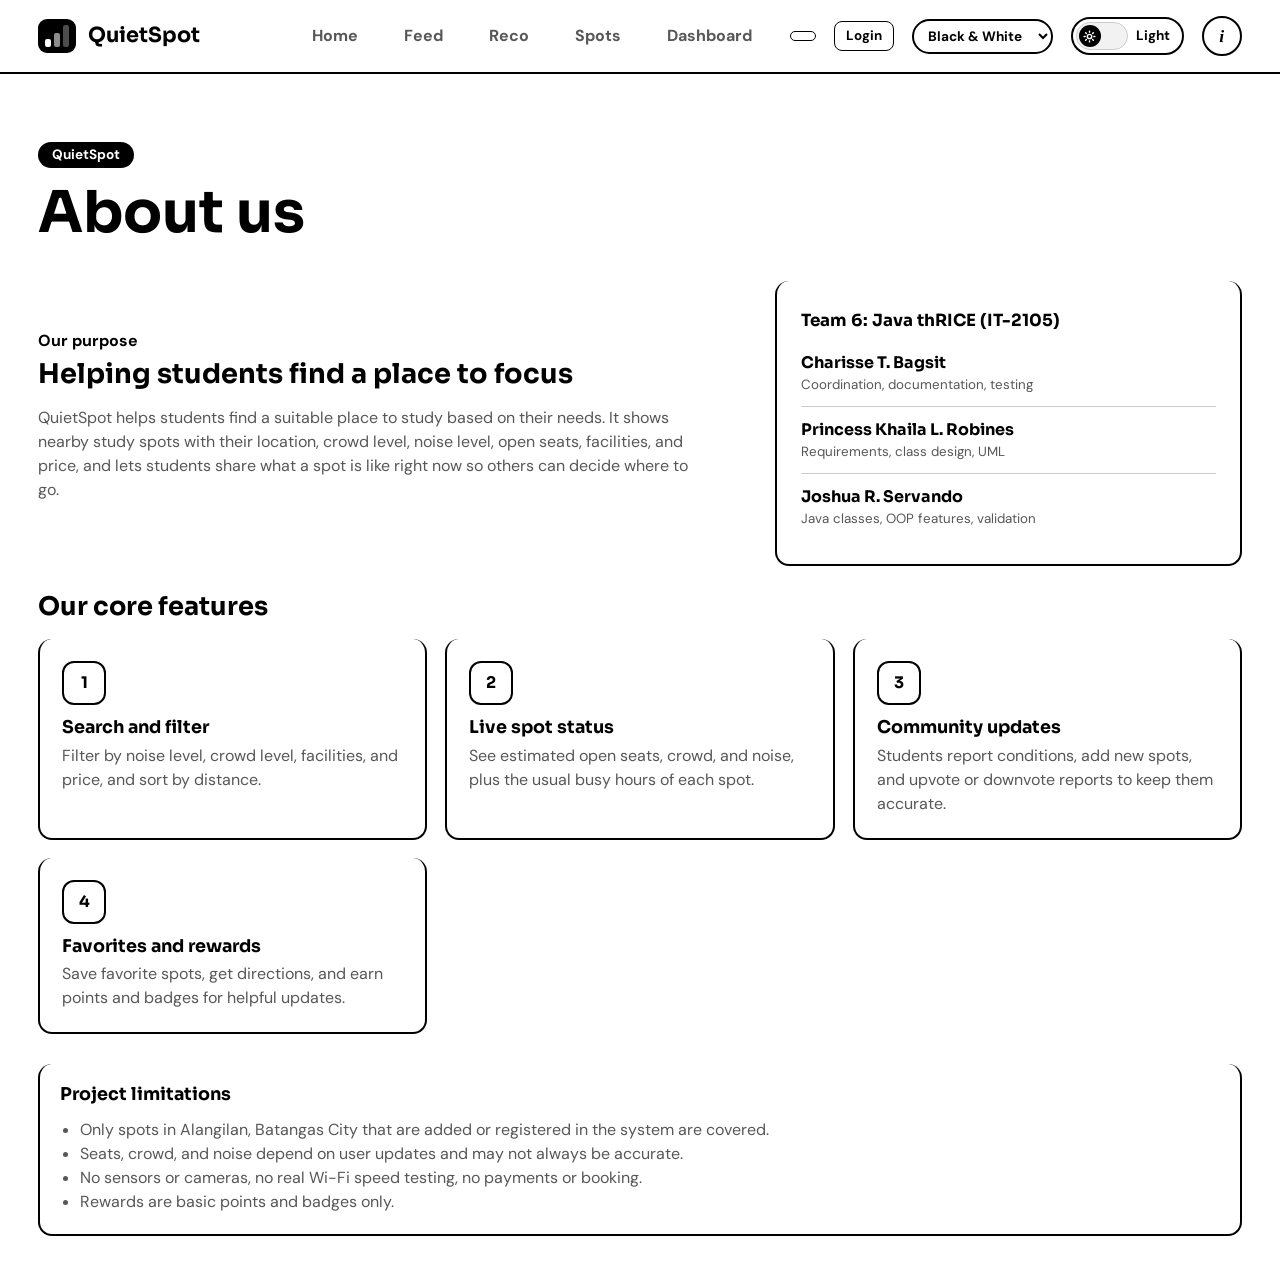
==== web/about.html @ cf5ac531 "added functions" ====
<!DOCTYPE html>
<html lang="en">
<head>
  <meta charset="utf-8">
  <meta name="viewport" content="width=device-width, initial-scale=1, viewport-fit=cover">
  <title>QuietSpot – About</title>
  <link rel="preconnect" href="https://fonts.googleapis.com">
  <link rel="preconnect" href="https://fonts.gstatic.com" crossorigin>
  <link href="https://fonts.googleapis.com/css2?family=DM+Sans:wght@400;500;700&family=Sora:wght@600;700&display=swap" rel="stylesheet">
  <script>
  (function () {
    var t = null;
    try { t = localStorage.getItem('qs-theme'); } catch (e) {}
    if (t !== 'light' && t !== 'dark') t = window.matchMedia && matchMedia('(prefers-color-scheme: dark)').matches ? 'dark' : 'light';
    document.documentElement.setAttribute('data-theme', t);
  })();
  </script>
  <link rel="stylesheet" href="css/style.css">
</head>
<body data-page="about">

<!-- ===== TOP BAR / NAVIGATION ===== -->
<header class="bar">
  <div class="in">
    <div class="logo"><span class="mark" aria-hidden="true"><i></i><i></i><i></i></span>QuietSpot</div>
    <nav class="main" aria-label="Main menu">
      <button class="pill" data-act="go" data-page="home">Home</button>
      <button class="pill" data-act="go" data-page="feed">Feed</button>
      <button class="pill" data-act="go" data-page="reco">Reco</button>
      <button class="pill" data-act="go" data-page="spots">Spots</button>
      <button class="pill" data-act="go" data-page="dash">Dashboard</button>
    </nav>
    <span class="chip" id="whoChip"></span>
    <button class="btn sm" id="authBtn" data-act="go" data-page="login">Login</button>
    <select class="palette" id="palette" aria-label="Color palette">
      <option value="bw">Black &amp; White</option>
      <option value="teal">Teal &amp; Navy</option>
      <option value="blue">Blue &amp; Cream</option>
      <option value="sage">Sage &amp; Brown</option>
      <option value="sunset">Sunset Orange</option>
      <option value="violet">Violet &amp; Pink</option>
      <option value="ocean">Ocean Blue</option>
      <option value="rose">Rose &amp; Teal</option>
    </select>
    <button class="theme" id="themeBtn" role="switch" aria-checked="false" aria-label="Dark mode">
      <span class="track"><span class="knob">
        <svg class="sun" viewBox="0 0 24 24" fill="none" stroke="currentColor" stroke-width="2.6" stroke-linecap="round"><circle cx="12" cy="12" r="4"/><path d="M12 2v2M12 20v2M2 12h2M20 12h2M4.9 4.9l1.4 1.4M17.7 17.7l1.4 1.4M4.9 19.1l1.4-1.4M17.7 6.3l1.4-1.4"/></svg>
        <svg class="moon" viewBox="0 0 24 24" fill="currentColor"><path d="M21 12.8A9 9 0 1 1 11.2 3a7 7 0 0 0 9.8 9.8z"/></svg>
      </span></span>
      <span id="themeLabel">Light</span>
    </button>
    <button class="iconbtn" data-act="go" data-page="about" aria-label="About this system">i</button>
  </div>
</header>

<!-- ===== ABOUT PAGE ===== -->
<section class="page" id="p-about">
  <div class="wrap">
    <div class="about-hero"><span class="tagline">QuietSpot</span><h2>About us</h2></div>
    <div class="bio">
      <div>
        <div style="font-weight:700">Our purpose</div>
        <h3>Helping students find a place to focus</h3>
        <p>QuietSpot helps students find a suitable place to study based on their needs. It shows nearby study spots with their location, crowd level, noise level, open seats, facilities, and price, and lets students share what a spot is like right now so others can decide where to go.</p>
      </div>
      <div class="card team">
        <h3>Team 6: Java thRICE (IT-2105)</h3>
        <div class="li"><div><b>Charisse T. Bagsit</b><small>Coordination, documentation, testing</small></div></div>
        <div class="li"><div><b>Princess Khaila L. Robines</b><small>Requirements, class design, UML</small></div></div>
        <div class="li"><div><b>Joshua R. Servando</b><small>Java classes, OOP features, validation</small></div></div>
      </div>
    </div>
    <h3 style="font-size:1.6rem">Our core features</h3>
    <div class="features">
      <div class="card feat"><i>1</i><h3>Search and filter</h3><p>Filter by noise level, crowd level, facilities, and price, and sort by distance.</p></div>
      <div class="card feat"><i>2</i><h3>Live spot status</h3><p>See estimated open seats, crowd, and noise, plus the usual busy hours of each spot.</p></div>
      <div class="card feat"><i>3</i><h3>Community updates</h3><p>Students report conditions, add new spots, and upvote or downvote reports to keep them accurate.</p></div>
      <div class="card feat"><i>4</i><h3>Favorites and rewards</h3><p>Save favorite spots, get directions, and earn points and badges for helpful updates.</p></div>
    </div>
    <div class="card panel">
      <h3>Project limitations</h3>
      <ul class="lim">
        <li>Only spots in Alangilan, Batangas City that are added or registered in the system are covered.</li>
        <li>Seats, crowd, and noise depend on user updates and may not always be accurate.</li>
        <li>No sensors or cameras, no real Wi-Fi speed testing, no payments or booking.</li>
        <li>Rewards are basic points and badges only.</li>
      </ul>
    </div>
  </div>
</section>

<!-- ===== TOAST (small message popup) ===== -->
<div id="toast" role="status" aria-live="polite"></div>

<script src="js/script.js"></script>
</body>
</html>
---- web/css/style.css ----
/*
=====================================================
base.css: Variables (colors, fonts), resets, and base element styles.;
=====================================================
*/

:root {
  box-sizing: border-box;
  padding-top: env(safe-area-inset-top,0px);
  padding-bottom: env(safe-area-inset-bottom,0px);
  --bg: #FFFFFF;
  --surface: #FFFFFF;
  --surface2: #F2F2F2;
  --ink: #000000;
  --on-ink: #FFFFFF;
  --muted: #575757;
  --line: #CDCDCD;
  --hero: #000000;
  --hero-ink: #FFFFFF;
  --shadow: 0 1px 2px rgba(0,0,0,.08),0 8px 24px rgba(0,0,0,.06);
  --head: 'Sora','Segoe UI',system-ui,sans-serif;
  --body: 'DM Sans','Segoe UI',system-ui,-apple-system,sans-serif;
  --mono: ui-monospace,SFMono-Regular,Menlo,Consolas,monospace;
}

@media (prefers-color-scheme: dark) {
  :root:not([data-theme="light"]) {
    --bg: #000000;
    --surface: #0D0D0D;
    --surface2: #171717;
    --ink: #FFFFFF;
    --on-ink: #000000;
    --muted: #ABABAB;
    --line: #3A3A3A;
    --hero: #FFFFFF;
    --hero-ink: #000000;
    --shadow: 0 1px 2px rgba(0,0,0,.6),0 8px 24px rgba(0,0,0,.5);
  }
}

:root[data-theme="dark"] {
  --bg: #000000;
  --surface: #0D0D0D;
  --surface2: #171717;
  --ink: #FFFFFF;
  --on-ink: #000000;
  --muted: #ABABAB;
  --line: #3A3A3A;
  --hero: #FFFFFF;
  --hero-ink: #000000;
  --shadow: 0 1px 2px rgba(0,0,0,.6),0 8px 24px rgba(0,0,0,.5);
}

html {
  scroll-padding-top: env(safe-area-inset-top,0px);
}

*,*::before,*::after {
  box-sizing: border-box;
}

body {
  margin: 0;
  background: var(--bg);
  color: var(--ink);
  font-family: var(--body);
  font-size: 16px;
  line-height: 1.5;
  transition: background .25s,color .25s;
}

h1,h2,h3 {
  font-family: var(--head);
  margin: 0;
  line-height: 1.15;
}

button,input,select,textarea {
  font: inherit;
  color: inherit;
}

:focus-visible {
  outline: 3px solid var(--ink);
  outline-offset: 3px;
}

/* =====================================================
   layout.css: Top bar, navigation pills, and the Light/Dark switch.;
   ===================================================== */

/* top bar */
.bar {
  position: sticky;
  top: 0;
  z-index: 20;
  background: var(--surface);
  border-bottom: 2px solid var(--ink);
}

.bar .in {
  display: flex;
  align-items: center;
  gap: 18px;
  padding: 12px clamp(16px,3vw,40px);
  min-height: 72px;
}

.logo {
  display: flex;
  align-items: center;
  gap: 12px;
  font-family: var(--head);
  font-weight: 700;
  font-size: 1.3rem;
  margin-right: auto;
}

.mark {
  display: flex;
  align-items: flex-end;
  gap: 3px;
  height: 34px;
  padding: 6px 7px;
  background: var(--ink);
  border-radius: 9px;
}

.mark i {
  width: 6px;
  border-radius: 2px;
  background: var(--on-ink);
}

.mark i:nth-child(1) {
  height: 8px;
}

.mark i:nth-child(2) {
  height: 14px;
  opacity: .55;
}

.mark i:nth-child(3) {
  height: 22px;
  opacity: .3;
}

nav.main {
  display: flex;
  gap: 6px;
}

.pill {
  border: 2px solid transparent;
  background: none;
  border-radius: 999px;
  padding: 7px 18px;
  font-weight: 700;
  cursor: pointer;
  color: var(--muted);
}

.pill:hover {
  color: var(--ink);
  border-color: var(--line);
}

.pill[aria-current="page"] {
  background: var(--ink);
  color: var(--on-ink);
}

.iconbtn {
  width: 40px;
  height: 40px;
  border-radius: 50%;
  border: 2px solid var(--ink);
  background: var(--surface);
  cursor: pointer;
  font-family: Georgia,serif;
  font-style: italic;
  font-weight: 700;
  font-size: 1.1rem;
}

.iconbtn:hover {
  background: var(--ink);
  color: var(--on-ink);
}

.chip {
  border: 1px solid var(--line);
  border-radius: 999px;
  padding: 4px 12px;
  font-size: .88rem;
  font-weight: 500;
  white-space: nowrap;
}

.jtoggle {
  display: inline-flex;
  align-items: center;
  gap: 6px;
  font-size: .85rem;
  cursor: pointer;
  white-space: nowrap;
}

input[type=checkbox],input[type=radio] {
  accent-color: var(--ink);
  width: 16px;
  height: 16px;
}

/* theme switch */
.theme {
  display: inline-flex;
  align-items: center;
  gap: 8px;
  border: 2px solid var(--ink);
  background: var(--surface);
  border-radius: 999px;
  padding: 3px 12px 3px 3px;
  cursor: pointer;
  font-weight: 700;
  font-size: .85rem;
}

.theme .track {
  position: relative;
  width: 52px;
  height: 28px;
  border-radius: 999px;
  background: var(--surface2);
  border: 1px solid var(--line);
  transition: background .2s;
}

.theme .knob {
  position: absolute;
  top: 2px;
  left: 2px;
  width: 22px;
  height: 22px;
  border-radius: 50%;
  background: var(--ink);
  color: var(--on-ink);
  display: grid;
  place-items: center;
  transition: transform .2s;
}

.theme[aria-checked="true"] .knob {
  transform: translateX(24px);
}

.theme svg {
  width: 13px;
  height: 13px;
}

.theme .moon {
  display: none;
}

.theme[aria-checked="true"] .sun {
  display: none;
}

.theme[aria-checked="true"] .moon {
  display: block;
}

.page[hidden] {
  display: none;
}

/* =====================================================
   home.css: Home page hero and landing section.;
   ===================================================== */

/* home */
.hero {
  position: relative;
  min-height: calc(100vh - 74px);
  min-height: calc(100svh - 74px);
  display: grid;
  grid-template-columns: 55% 45%;
  align-items: center;
  overflow: hidden;
}

.hero::before {
  content: "";
  position: absolute;
  inset: 0;
  background: var(--hero);
  clip-path: polygon(0 0,46% 0,62% 100%,0 100%);
  transition: background .25s;
}

.hero .copy {
  position: relative;
  color: var(--hero-ink);
  padding: 40px clamp(20px,6vw,90px);
  max-width: 740px;
}

.hero h1 {
  font-size: clamp(2rem,4.2vw,3.5rem);
  font-weight: 700;
  letter-spacing: -.02em;
}

.hero p.lead {
  font-size: 1.1rem;
  margin: 18px 0 28px;
  max-width: 34ch;
  opacity: .9;
}

.cta {
  display: flex;
  flex-wrap: wrap;
  gap: 12px;
}

.btn {
  display: inline-flex;
  align-items: center;
  justify-content: center;
  gap: 8px;
  border-radius: 10px;
  padding: 10px 20px;
  font-weight: 700;
  cursor: pointer;
  border: 2px solid var(--ink);
  background: var(--surface);
  color: var(--ink);
  text-decoration: none;
}

.btn:hover {
  background: var(--surface2);
}

.btn.solid {
  background: var(--ink);
  color: var(--on-ink);
}

.btn.solid:hover {
  opacity: .85;
  background: var(--ink);
}

.btn.inv {
  background: var(--hero-ink);
  color: var(--hero);
  border-color: var(--hero-ink);
}

.btn.inv:hover {
  opacity: .85;
  background: var(--hero-ink);
}

.btn.ghost {
  background: transparent;
  color: var(--hero-ink);
  border-color: var(--hero-ink);
}

.btn.ghost:hover {
  background: transparent;
  opacity: .75;
}

.btn.sm {
  padding: 4px 11px;
  font-size: .84rem;
  border-width: 1.5px;
  border-radius: 8px;
}

.waiting {
  display: inline-flex;
  align-items: center;
  gap: 8px;
  margin-top: 26px;
  font-size: .92rem;
  border: 1px solid var(--hero-ink);
  border-radius: 999px;
  padding: 5px 14px;
}

.waiting b {
  font-family: var(--head);
}

.art {
  display: grid;
  place-items: center;
  padding: 20px 4vw 20px 6vw;
}

.art svg {
  width: min(460px,100%);
  height: auto;
}

/* =====================================================
   spots.css: Shared page layout plus the Spots registry (filters, table, map).;
   ===================================================== */

/* shared */
.wrap {
  padding: 28px clamp(16px,3vw,40px) 48px;
  max-width: 1560px;
  margin: 0 auto;
}

.head {
  display: flex;
  flex-wrap: wrap;
  gap: 12px;
  align-items: flex-end;
  justify-content: space-between;
  margin-bottom: 18px;
}

.head h2 {
  font-size: 1.9rem;
}

.head p {
  margin: 4px 0 0;
  color: var(--muted);
}

.card {
  background: var(--surface);
  border: 2px solid var(--ink);
  border-radius: 14px;
}

.sub {
  color: var(--muted);
}

/* spots */
.filters {
  display: flex;
  flex-wrap: wrap;
  gap: 10px;
  margin-bottom: 12px;
  align-items: center;
}

.search {
  flex: 1 1 260px;
  display: flex;
  align-items: center;
  gap: 8px;
  background: var(--surface);
  border: 2px solid var(--ink);
  border-radius: 10px;
  padding: 0 12px;
}

.search input {
  border: 0;
  background: none;
  padding: 9px 0;
  width: 100%;
  outline: none;
}

.search:focus-within {
  outline: 3px solid var(--ink);
  outline-offset: 3px;
}

select,input[type=text],input[type=number],textarea {
  background: var(--surface);
  border: 2px solid var(--line);
  border-radius: 10px;
  padding: 9px 12px;
  width: 100%;
}

select:focus,input:focus,textarea:focus {
  border-color: var(--ink);
}

.filters select {
  width: auto;
  min-width: 140px;
  border-color: var(--ink);
}

.checks {
  display: flex;
  flex-wrap: wrap;
  gap: 6px 18px;
  margin-bottom: 16px;
}

.checks label {
  display: inline-flex;
  align-items: center;
  gap: 6px;
  cursor: pointer;
  font-size: .92rem;
  font-weight: 500;
}

.grid2 {
  display: grid;
  grid-template-columns: minmax(0,1fr) 340px;
  gap: 20px;
  align-items: start;
}

.tablewrap {
  overflow-x: auto;
  border-radius: 12px;
}

table {
  width: 100%;
  border-collapse: collapse;
  min-width: 940px;
}

th {
  background: var(--ink);
  color: var(--on-ink);
  text-align: left;
  padding: 12px 14px;
  font-family: var(--head);
  font-size: .82rem;
}

td {
  padding: 11px 14px;
  border-top: 1px solid var(--line);
  vertical-align: middle;
}

tbody tr:nth-child(even) {
  background: var(--surface2);
}

td small {
  display: block;
  color: var(--muted);
}

.tag {
  display: inline-block;
  border: 1.5px solid var(--ink);
  border-radius: 6px;
  padding: 0 7px;
  font-size: .74rem;
  font-weight: 700;
  margin-left: 6px;
  vertical-align: middle;
}

.tag.solid {
  background: var(--ink);
  color: var(--on-ink);
}

.lv {
  display: inline-flex;
  align-items: center;
  gap: 8px;
  white-space: nowrap;
}

.meter {
  display: inline-flex;
  align-items: flex-end;
  gap: 2px;
  height: 18px;
}

.meter i {
  display: block;
  width: 5px;
  border-radius: 1.5px;
  border: 1.5px solid var(--ink);
}

.meter i.on {
  background: var(--ink);
}

.meter.big {
  height: 30px;
  gap: 3px;
}

.meter.big i {
  width: 9px;
}

.seat {
  display: inline-block;
  border-radius: 999px;
  padding: 2px 12px;
  font-weight: 700;
  font-size: .84rem;
  border: 2px solid var(--ink);
  white-space: nowrap;
}

.seat.full {
  background: var(--ink);
  color: var(--on-ink);
}

.seat.low {
  border-style: dashed;
}

.acts {
  display: flex;
  gap: 6px;
}

.star[aria-pressed="true"] {
  background: var(--ink);
  color: var(--on-ink);
}

.empty {
  padding: 30px;
  text-align: center;
  color: var(--muted);
}

aside.mapcard {
  position: sticky;
  top: 90px;
  padding: 16px;
}

aside h3 {
  font-size: 1.05rem;
  margin-bottom: 10px;
}

.mapcard svg {
  width: 100%;
  height: auto;
  display: block;
  border-radius: 10px;
  background: var(--surface2);
  border: 1.5px solid var(--line);
  cursor: crosshair;
}

.pin {
  cursor: pointer;
}

.legend {
  font-size: .8rem;
  color: var(--muted);
  margin: 10px 0 0;
}

/* =====================================================
   dashboard.css: Dashboard, About page, and profile panels.;
   ===================================================== */

/* dashboard */
.stats {
  display: grid;
  grid-template-columns: repeat(auto-fit,minmax(200px,1fr));
  gap: 16px;
  margin-bottom: 18px;
}

.stat {
  padding: 18px 20px;
}

.stat span {
  color: var(--muted);
  font-weight: 500;
  font-size: .9rem;
}

.stat b {
  display: block;
  font-family: var(--head);
  font-size: 2.5rem;
  line-height: 1.1;
}

.two {
  display: grid;
  grid-template-columns: 1fr 1fr;
  gap: 18px;
}

.panel {
  padding: 20px;
}

.panel h3 {
  font-size: 1.1rem;
  margin-bottom: 14px;
}

.cat {
  margin-bottom: 14px;
}

.cat .row {
  display: flex;
  justify-content: space-between;
  font-weight: 500;
  margin-bottom: 5px;
}

.bar2 {
  height: 12px;
  border: 2px solid var(--ink);
  border-radius: 999px;
  overflow: hidden;
}

.bar2 i {
  display: block;
  height: 100%;
  background: var(--ink);
}

.li {
  display: flex;
  justify-content: space-between;
  align-items: center;
  gap: 10px;
  padding: 11px 0;
  border-top: 1px solid var(--line);
}

.li:first-of-type {
  border-top: 0;
}

.li small {
  color: var(--muted);
  display: block;
}

.badges {
  display: grid;
  grid-template-columns: 1fr 1fr;
  gap: 10px;
  margin-top: 12px;
}

.badge {
  border: 2px solid var(--ink);
  border-radius: 10px;
  padding: 10px 12px;
}

.badge.locked {
  border-style: dashed;
  border-color: var(--line);
  color: var(--muted);
}

.badge b {
  display: block;
  font-family: var(--head);
  font-size: .95rem;
}

.badge small {
  font-size: .8rem;
}

/* about */
.about-hero {
  padding: 40px 0 8px;
}

.about-hero h2 {
  font-size: clamp(2.2rem,5vw,3.6rem);
}

.tagline {
  display: inline-block;
  background: var(--ink);
  color: var(--on-ink);
  border-radius: 999px;
  padding: 3px 14px;
  font-weight: 700;
  font-size: .85rem;
  margin-bottom: 12px;
}

.bio {
  display: grid;
  grid-template-columns: 3fr 2fr;
  gap: 36px;
  align-items: center;
  margin: 26px 0;
}

.bio h3 {
  font-size: 1.7rem;
  margin: 6px 0 14px;
}

.bio p {
  color: var(--muted);
  max-width: 60ch;
}

.team {
  padding: 24px;
}

.team h3 {
  font-size: 1.05rem;
  margin-bottom: 10px;
}

.team .li b {
  font-family: var(--head);
}

.features {
  display: grid;
  grid-template-columns: repeat(auto-fit,minmax(300px,1fr));
  gap: 18px;
  margin: 18px 0 30px;
}

.feat {
  padding: 22px;
}

.feat i {
  display: grid;
  place-items: center;
  width: 44px;
  height: 44px;
  border-radius: 12px;
  border: 2px solid var(--ink);
  margin-bottom: 12px;
  font-style: normal;
  font-weight: 700;
  font-family: var(--head);
}

.feat h3 {
  font-size: 1.1rem;
  margin-bottom: 6px;
}

.feat p {
  margin: 0;
  color: var(--muted);
}

ul.lim {
  margin: 10px 0 0;
  padding-left: 20px;
  color: var(--muted);
}

/* dashboard v2 */
.dgrid {
  display: grid;
  grid-template-columns: 1fr 1fr;
  gap: 18px;
  align-items: start;
}

.rgrid {
  display: grid;
  grid-template-columns: 1fr 1fr 1fr;
  gap: 28px;
}

.panel h3.ph3 {
  font-size: 1.2rem;
  margin-bottom: 6px;
}

.pname {
  font-size: 1.5rem;
  margin: 16px 0 6px;
}

.desc {
  margin: 10px 0 0;
}

dl.det {
  display: grid;
  grid-template-columns: 110px 1fr;
  gap: 6px 12px;
  margin: 14px 0;
}

dl.det dt {
  color: var(--muted);
  font-weight: 700;
  font-size: .85rem;
}

dl.det dd {
  margin: 0;
}

.strip {
  display: flex;
  gap: 8px;
  flex-wrap: wrap;
}

.strip img {
  width: 88px;
  height: 66px;
  object-fit: cover;
  border: 2px solid var(--ink);
  border-radius: 8px;
}

.vlist {
  max-height: 640px;
  overflow: auto;
  margin-top: 8px;
  padding-right: 4px;
}

.big {
  font-family: var(--head);
  font-size: 2.6rem;
  font-weight: 700;
  line-height: 1;
}

.earn {
  list-style: none;
  margin: 0;
  padding: 0;
}

.earn li {
  display: flex;
  gap: 12px;
  padding: 9px 0;
  border-top: 1px solid var(--line);
  align-items: baseline;
}

.earn li:first-child {
  border-top: 0;
}

.earn b {
  font-family: var(--head);
  min-width: 44px;
}

.board {
  list-style: none;
  margin: 0;
  padding: 0;
  counter-reset: rk;
}

.board li {
  display: flex;
  align-items: center;
  gap: 12px;
  padding: 10px 12px;
  border: 2px solid var(--line);
  border-radius: 10px;
  margin-bottom: 8px;
}

.board li::before {
  counter-increment: rk;
  content: counter(rk);
  font-family: var(--head);
  font-weight: 700;
  width: 22px;
}

.board li.me {
  border-color: var(--ink);
  background: var(--surface2);
}

.board span {
  margin-left: auto;
  font-family: var(--head);
  font-weight: 700;
}

#toast {
  position: fixed;
  left: 50%;
  transform: translateX(-50%);
  bottom: calc(20px + env(safe-area-inset-bottom,0px));
  background: var(--ink);
  color: var(--on-ink);
  padding: 10px 18px;
  border-radius: 10px;
  font-weight: 700;
  opacity: 0;
  pointer-events: none;
  transition: opacity .2s;
  z-index: 60;
  max-width: calc(100% - 32px);
}

#toast.show {
  opacity: 1;
}

@media (max-width:1100px) {
  .grid2 {
    grid-template-columns: 1fr;
  }
  aside.mapcard {
    position: static;
  }
}

@media (max-width:900px) {
  .bar .in {
    flex-wrap: wrap;
  }
  nav.main {
    order: 5;
    width: 100%;
    overflow-x: auto;
  }
  .hero {
    grid-template-columns: 1fr;
    min-height: 0;
  }
  .hero::before {
    clip-path: polygon(0 0,100% 0,100% 62%,0 100%);
  }
  .hero .copy {
    padding-bottom: 90px;
  }
  .art {
    padding-top: 0;
  }
  .two,.bio,.fgrid,.dgrid,.rgrid {
    grid-template-columns: 1fr;
  }
}

@media (prefers-reduced-motion: reduce) {
  * {
    transition: none!important;
  }
}

/* =====================================================
   components.css: Dialogs, forms, buttons inside popups, toasts.;
   ===================================================== */

/* dialogs and forms */
dialog {
  border: 2px solid var(--ink);
  border-radius: 16px;
  background: var(--surface);
  color: var(--ink);
  padding: 0;
  width: min(600px,calc(100% - 24px));
  max-height: calc(100vh - 24px);
  box-shadow: var(--shadow);
}

dialog.wide {
  width: min(780px,calc(100% - 24px));
}

dialog::backdrop {
  background: rgba(0,0,0,.65);
}

.dlg {
  padding: 24px;
}

.dlg h2 {
  font-size: 1.45rem;
  margin-bottom: 4px;
}

.dlg .sub {
  margin: 0 0 16px;
  font-size: .92rem;
}

.fgrid {
  display: grid;
  grid-template-columns: 1fr 1fr;
  gap: 12px;
}

.fgrid .full {
  grid-column: 1/-1;
}

label.f {
  display: flex;
  flex-direction: column;
  gap: 4px;
  font-weight: 700;
  font-size: .85rem;
  color: var(--muted);
}

.err {
  font-weight: 700;
  min-height: 1.4em;
  margin: 10px 0 0;
}

.foot {
  display: flex;
  gap: 10px;
  justify-content: flex-end;
  margin-top: 16px;
  flex-wrap: wrap;
}

.seg {
  display: flex;
  gap: 6px;
  flex-wrap: wrap;
}

.seg label {
  cursor: pointer;
}

.seg input {
  position: absolute;
  opacity: 0;
  width: 1px;
  height: 1px;
}

.seg span {
  display: inline-block;
  border: 2px solid var(--line);
  border-radius: 8px;
  padding: 6px 12px;
  font-size: .9rem;
}

.seg input:checked+span {
  background: var(--ink);
  color: var(--on-ink);
  border-color: var(--ink);
  font-weight: 700;
}

.seg input:focus-visible+span {
  outline: 3px solid var(--ink);
  outline-offset: 3px;
}

.dhead {
  display: flex;
  flex-wrap: wrap;
  justify-content: space-between;
  gap: 10px;
}

.dhead h2 {
  font-size: 1.7rem;
}

.meta {
  color: var(--muted);
  font-size: .92rem;
  margin: 2px 0;
}

.status {
  display: grid;
  grid-template-columns: repeat(auto-fit,minmax(150px,1fr));
  gap: 12px;
  margin: 16px 0;
}

.status>div {
  border: 2px solid var(--line);
  border-radius: 12px;
  padding: 12px 14px;
}

.status .lbl {
  font-size: .82rem;
  color: var(--muted);
}

.status .val {
  font-family: var(--head);
  font-size: 1.5rem;
  font-weight: 700;
  display: flex;
  align-items: center;
  gap: 10px;
}

.status .val small {
  font-family: var(--body);
  font-size: .9rem;
  font-weight: 500;
  color: var(--muted);
}

h3.sec {
  font-size: 1rem;
  margin: 18px 0 8px;
}

.facs {
  display: flex;
  flex-wrap: wrap;
  gap: 8px;
}

.fac {
  border: 2px solid var(--ink);
  border-radius: 999px;
  padding: 2px 12px;
  font-size: .88rem;
  font-weight: 700;
}

.fac.off {
  border-color: var(--line);
  color: var(--muted);
  text-decoration: line-through;
  font-weight: 400;
}

.bars {
  display: flex;
  align-items: flex-end;
  gap: 4px;
  height: 96px;
}

.bars div {
  flex: 1;
  display: flex;
  flex-direction: column;
  justify-content: flex-end;
  align-items: center;
  height: 100%;
  gap: 3px;
  font-size: .68rem;
  color: var(--muted);
}

.bars b {
  display: block;
  width: 100%;
  border-radius: 3px 3px 0 0;
  background: var(--ink);
}

.bars .now b {
  background: repeating-linear-gradient(45deg,var(--ink) 0 3px,var(--surface) 3px 6px);
  outline: 2px solid var(--ink);
}

.report {
  border-top: 1px solid var(--line);
  padding: 12px 0;
  display: flex;
  gap: 12px;
  justify-content: space-between;
}

.report p {
  margin: 2px 0;
}

.gallery {
  display: grid;
  grid-template-columns: repeat(auto-fill,minmax(150px,1fr));
  gap: 10px;
  margin-top: 10px;
}

.ph {
  margin: 0;
  border: 2px solid var(--ink);
  border-radius: 10px;
  overflow: hidden;
  background: var(--surface2);
  display: flex;
  flex-direction: column;
}

.ph>button {
  border: 0;
  padding: 0;
  background: none;
  cursor: zoom-in;
  display: block;
}

.ph img {
  width: 100%;
  height: 110px;
  object-fit: cover;
  display: block;
}

.ph figcaption {
  padding: 6px 8px;
  font-size: .78rem;
  color: var(--muted);
  display: flex;
  justify-content: space-between;
  gap: 6px;
  align-items: flex-start;
  border-top: 1px solid var(--line);
}

.ph figcaption b {
  color: var(--ink);
}

.ph .rm {
  border: 1.5px solid var(--ink);
  background: var(--surface);
  color: var(--ink);
  border-radius: 6px;
  font-size: .72rem;
  font-weight: 700;
  padding: 0 6px;
  cursor: pointer;
}

.ph .rm:hover {
  background: var(--ink);
  color: var(--on-ink);
}

.upload {
  display: flex;
  flex-wrap: wrap;
  gap: 10px;
  align-items: flex-end;
  margin-top: 12px;
  padding: 12px;
  border: 2px dashed var(--line);
  border-radius: 12px;
}

.upload label.f {
  flex: 1 1 200px;
}

.filebtn {
  position: relative;
  display: inline-flex;
  align-items: center;
  justify-content: center;
  border-radius: 10px;
  padding: 10px 18px;
  font-weight: 700;
  cursor: pointer;
  background: var(--ink);
  color: var(--on-ink);
  border: 2px solid var(--ink);
}

.filebtn input {
  position: absolute;
  inset: 0;
  opacity: 0;
  cursor: pointer;
  width: 100%;
}

.filebtn:focus-within {
  outline: 3px solid var(--ink);
  outline-offset: 3px;
}

.rt {
  display: flex;
  align-items: center;
  gap: 10px;
}

.rthumb {
  width: 44px;
  height: 44px;
  border-radius: 8px;
  object-fit: cover;
  border: 1.5px solid var(--ink);
  flex: none;
}

.lightbox img {
  width: 100%;
  max-height: 70vh;
  object-fit: contain;
  display: block;
  border-radius: 10px;
  background: var(--surface2);
}

.votes {
  display: flex;
  flex-direction: column;
  align-items: center;
  gap: 2px;
  font-size: .85rem;
  font-weight: 700;
}

.votes button {
  background: var(--surface);
  border: 2px solid var(--ink);
  border-radius: 6px;
  cursor: pointer;
  width: 32px;
  height: 26px;
  line-height: 1;
}

.votes button[aria-pressed="true"] {
  background: var(--ink);
  color: var(--on-ink);
}

.votes button:disabled {
  opacity: .35;
  cursor: not-allowed;
}

/* =====================================================
   feed.css: Feed posts, ratings, comments, Reco page, and Login/Sign Up forms.;
   ===================================================== */

.feedwrap {
  max-width: 720px;
}

.feed {
  display: flex;
  flex-direction: column;
  gap: 22px;
}

.post {
  padding: 0;
  overflow: hidden;
}

.post header {
  display: flex;
  align-items: center;
  gap: 12px;
  padding: 14px 16px;
}

.post header h3 {
  font-size: 1.05rem;
}

.post header small,.post .stat small,.rate small,.cm small {
  color: var(--muted);
}

.post header .tag {
  margin-left: auto;
}

.av {
  flex: none;
  width: 38px;
  height: 38px;
  border-radius: 50%;
  background: var(--brand);
  color: var(--on-brand);
  display: grid;
  place-items: center;
  font-weight: 700;
}

.pic {
  display: block;
  position: relative;
  width: 100%;
  padding: 0;
  border: 0;
  background: var(--surface2);
  cursor: pointer;
}

.pic img {
  display: block;
  width: 100%;
  aspect-ratio: 8/5;
  object-fit: cover;
}

.pic .cap {
  position: absolute;
  left: 10px;
  bottom: 10px;
  background: var(--surface);
  color: var(--ink);
  border: 1px solid var(--line);
  border-radius: 999px;
  padding: 2px 10px;
  font-size: .76rem;
}

.post .stat {
  display: flex;
  flex-wrap: wrap;
  align-items: center;
  gap: 8px 16px;
  padding: 12px 16px;
}

.rate {
  display: flex;
  align-items: center;
  gap: 10px;
  padding: 0 16px 10px;
}

.stars {
  display: inline-flex;
}

.star {
  border: 0;
  background: none;
  cursor: pointer;
  font-size: 1.6rem;
  line-height: 1;
  padding: 0 2px;
  color: var(--line);
}

.star.on {
  color: var(--accent,var(--ink));
}

.star:hover {
  transform: scale(1.15);
}

.acts {
  display: flex;
  flex-wrap: wrap;
  gap: 8px;
  padding: 10px 16px 14px;
  border-top: 1px solid var(--line);
}

.cms {
  padding: 4px 16px 16px;
  display: flex;
  flex-direction: column;
  gap: 10px;
  border-top: 1px solid var(--line);
}

.cm {
  display: flex;
  gap: 10px;
  align-items: flex-start;
  margin-top: 10px;
}

.cm .av {
  width: 32px;
  height: 32px;
  font-size: .85rem;
  background: var(--surface2);
  color: var(--ink);
  border: 1px solid var(--line);
}

.bub {
  background: var(--surface2);
  border-radius: 14px;
  padding: 6px 12px;
}

.bub p {
  margin: 0;
}

.cmrow {
  display: flex;
  gap: 8px;
}

.authwrap {
  max-width: 460px;
}

.authform {
  padding: 24px;
  display: flex;
  flex-direction: column;
  gap: 12px;
}

input[type=password] {
  background: var(--surface);
  border: 2px solid var(--line);
  border-radius: 10px;
  padding: 9px 12px;
  width: 100%;
}

input[type=password]:focus {
  border-color: var(--ink);
}

.lk {
  border: 0;
  background: none;
  color: var(--muted);
  cursor: pointer;
  font-size: .8rem;
  margin-right: 10px;
  padding: 2px 0;
}

.lk:hover {
  color: var(--ink);
}

.rcard {
  padding: 14px 16px;
}

.match {
  height: 8px;
  border-radius: 99px;
  background: var(--surface2);
  overflow: hidden;
  margin: 0 16px;
}

.match i {
  display: block;
  height: 100%;
  background: var(--brand);
}

.rcard p,.rcard>button {
  margin-left: 16px;
}

/* =====================================================
   palettes.css: Color palettes (Teal, Blue, Sage, Sunset, Violet, Ocean, Rose) and status colors. Keep this file LAST so it overrides the others.;
   ===================================================== */

/* color palettes */
:root {
  --brand: var(--ink);
  --on-brand: var(--on-ink);
}

:root[data-palette="teal"] {
  --bg: #F7F5F0;
  --surface: #FFFFFF;
  --surface2: #EEF3F1;
  --ink: #12263A;
  --on-ink: #FFFFFF;
  --muted: #52667A;
  --line: #D5DDE3;
  --hero: #0F766E;
  --hero-ink: #FFFFFF;
  --brand: #0F766E;
  --on-brand: #FFFFFF;
}

:root[data-palette="teal"][data-theme="dark"] {
  --bg: #0E1A22;
  --surface: #16252F;
  --surface2: #1C2F3B;
  --ink: #EAF2F5;
  --on-ink: #0E1A22;
  --muted: #9DB3C0;
  --line: #2C4250;
  --hero: #134E4A;
  --hero-ink: #EAF2F5;
  --brand: #4FD1C5;
  --on-brand: #0E1A22;
}

:root[data-palette="blue"] {
  --bg: #FAF6EC;
  --surface: #FFFDF7;
  --surface2: #F1EBDB;
  --ink: #1B2A4A;
  --on-ink: #FFFFFF;
  --muted: #5A6684;
  --line: #DDD5C0;
  --hero: #1F3A8A;
  --hero-ink: #FAF6EC;
  --brand: #1F3A8A;
  --on-brand: #FFFFFF;
}

:root[data-palette="blue"][data-theme="dark"] {
  --bg: #0F1730;
  --surface: #172146;
  --surface2: #1E2A56;
  --ink: #F3EEDF;
  --on-ink: #0F1730;
  --muted: #A5AECB;
  --line: #2E3B6B;
  --hero: #1E2A56;
  --hero-ink: #F3EEDF;
  --brand: #8FB1FF;
  --on-brand: #0F1730;
}

:root[data-palette="sage"] {
  --bg: #F6F3EC;
  --surface: #FFFFFF;
  --surface2: #ECEFE6;
  --ink: #3B2F25;
  --on-ink: #FFFFFF;
  --muted: #6B6256;
  --line: #D9D6C8;
  --hero: #5E7A5A;
  --hero-ink: #FFFFFF;
  --brand: #5E7A5A;
  --on-brand: #FFFFFF;
}

:root[data-palette="sage"][data-theme="dark"] {
  --bg: #1A1C17;
  --surface: #23261F;
  --surface2: #2B2F26;
  --ink: #EFEBDD;
  --on-ink: #1A1C17;
  --muted: #AAA595;
  --line: #3A3E33;
  --hero: #3E5A3B;
  --hero-ink: #EFEBDD;
  --brand: #A8C79F;
  --on-brand: #1A1C17;
}

.pill[aria-current="page"],.btn.solid,.btn.solid:hover,th,.tag.solid,.mark {
  background: var(--brand);
  color: var(--on-brand);
}

.btn.solid,.btn.solid:hover {
  border-color: var(--brand);
}

.mark i {
  background: var(--on-brand);
}

.iconbtn:hover {
  background: var(--brand);
  color: var(--on-brand);
}

.palette {
  border: 2px solid var(--ink);
  border-radius: 999px;
  background: var(--surface);
  padding: 6px 10px;
  font-weight: 700;
  font-size: .85rem;
  width: auto;
  cursor: pointer;
}

/* more color: new palettes, accents, status colors */
:root[data-palette="teal"] {
  --hero2: #0B4F6C;
  --accent: #F2B84B;
}

:root[data-palette="teal"][data-theme="dark"] {
  --hero2: #0B3B4A;
  --accent: #F2B84B;
}

:root[data-palette="blue"] {
  --hero2: #3B82C4;
  --accent: #E0A526;
}

:root[data-palette="blue"][data-theme="dark"] {
  --hero2: #2A3F8F;
  --accent: #F2C86B;
}

:root[data-palette="sage"] {
  --hero2: #8A6F4D;
  --accent: #C47F3B;
}

:root[data-palette="sage"][data-theme="dark"] {
  --hero2: #5A4630;
  --accent: #D9A066;
}

:root[data-palette="sunset"] {
  --bg: #FFF8F2;
  --surface: #FFFFFF;
  --surface2: #FDEBDD;
  --ink: #3A1F14;
  --on-ink: #FFFFFF;
  --muted: #7A5A4A;
  --line: #F0D5C2;
  --hero: #E4572E;
  --hero2: #F29E4C;
  --hero-ink: #FFFFFF;
  --brand: #C2410C;
  --on-brand: #FFFFFF;
  --accent: #F2A541;
}

:root[data-palette="sunset"][data-theme="dark"] {
  --bg: #1F120D;
  --surface: #2A1A13;
  --surface2: #35221A;
  --ink: #FDEBDD;
  --on-ink: #1F120D;
  --muted: #C9A48F;
  --line: #4A3025;
  --hero: #9A3412;
  --hero2: #C2570C;
  --hero-ink: #FFF3E8;
  --brand: #FB923C;
  --on-brand: #1F120D;
  --accent: #FDBA74;
}

:root[data-palette="violet"] {
  --bg: #F8F5FF;
  --surface: #FFFFFF;
  --surface2: #EEE8FB;
  --ink: #231942;
  --on-ink: #FFFFFF;
  --muted: #5E5780;
  --line: #DAD2F0;
  --hero: #6D28D9;
  --hero2: #DB2777;
  --hero-ink: #FFFFFF;
  --brand: #6D28D9;
  --on-brand: #FFFFFF;
  --accent: #F59E0B;
}

:root[data-palette="violet"][data-theme="dark"] {
  --bg: #130E26;
  --surface: #1C1535;
  --surface2: #251C45;
  --ink: #F1EBFF;
  --on-ink: #130E26;
  --muted: #B2A6D6;
  --line: #382D63;
  --hero: #4C1D95;
  --hero2: #9D174D;
  --hero-ink: #F1EBFF;
  --brand: #A78BFA;
  --on-brand: #130E26;
  --accent: #FBBF24;
}

:root[data-palette="ocean"] {
  --bg: #F2F9FD;
  --surface: #FFFFFF;
  --surface2: #E3F1FA;
  --ink: #0B2A40;
  --on-ink: #FFFFFF;
  --muted: #4C6A80;
  --line: #CBE0EE;
  --hero: #0369A1;
  --hero2: #06B6D4;
  --hero-ink: #FFFFFF;
  --brand: #0369A1;
  --on-brand: #FFFFFF;
  --accent: #F97316;
}

:root[data-palette="ocean"][data-theme="dark"] {
  --bg: #071A28;
  --surface: #0D2538;
  --surface2: #133149;
  --ink: #E6F4FD;
  --on-ink: #071A28;
  --muted: #94B8CF;
  --line: #1F4560;
  --hero: #0C4A6E;
  --hero2: #0E7490;
  --hero-ink: #E6F4FD;
  --brand: #38BDF8;
  --on-brand: #071A28;
  --accent: #FB923C;
}

:root[data-palette="rose"] {
  --bg: #FFF5F7;
  --surface: #FFFFFF;
  --surface2: #FDE7EC;
  --ink: #3B1220;
  --on-ink: #FFFFFF;
  --muted: #7C4B5C;
  --line: #F3CCD6;
  --hero: #BE185D;
  --hero2: #F43F5E;
  --hero-ink: #FFFFFF;
  --brand: #BE185D;
  --on-brand: #FFFFFF;
  --accent: #0EA5A4;
}

:root[data-palette="rose"][data-theme="dark"] {
  --bg: #1E0E15;
  --surface: #2A1520;
  --surface2: #361C2A;
  --ink: #FFE8EE;
  --on-ink: #1E0E15;
  --muted: #D0A0B2;
  --line: #4D2A3B;
  --hero: #831843;
  --hero2: #BE123C;
  --hero-ink: #FFE8EE;
  --brand: #F472B6;
  --on-brand: #1E0E15;
  --accent: #2DD4BF;
}

:root:not([data-palette="bw"]) {
  --ok: #1E8E5A;
  --warn: #B77700;
  --bad: #D13B3B;
}

:root:not([data-palette="bw"])[data-theme="dark"] {
  --ok: #4ADE80;
  --warn: #FBBF24;
  --bad: #F87171;
}

.hero::before {
  background: linear-gradient(135deg,var(--hero),var(--hero2,var(--hero)));
}

:root:not([data-palette="bw"]) .card {
  border-top: 5px solid var(--accent);
}

:root:not([data-palette="bw"]) .head h2 {
  border-bottom: 4px solid var(--accent);
  padding-bottom: 4px;
  display: inline-block;
}

:root:not([data-palette="bw"]) .pill:hover {
  border-color: var(--accent);
}

:root:not([data-palette="bw"]) .chip {
  border-color: var(--accent);
}

:root:not([data-palette="bw"]) .meter.lv1 i {
  border-color: var(--ok);
}

:root:not([data-palette="bw"]) .meter.lv2 i {
  border-color: var(--warn);
}

:root:not([data-palette="bw"]) .meter.lv3 i {
  border-color: var(--bad);
}

:root:not([data-palette="bw"]) .meter.lv1 i.on {
  background: var(--ok);
}

:root:not([data-palette="bw"]) .meter.lv2 i.on {
  background: var(--warn);
}

:root:not([data-palette="bw"]) .meter.lv3 i.on {
  background: var(--bad);
}

:root:not([data-palette="bw"]) .seat {
  border-color: var(--ok);
  color: var(--ok);
}

:root:not([data-palette="bw"]) .seat.low {
  border-color: var(--warn);
  color: var(--warn);
}

:root:not([data-palette="bw"]) .seat.full {
  background: var(--bad);
  border-color: var(--bad);
  color: #FFFFFF;
}
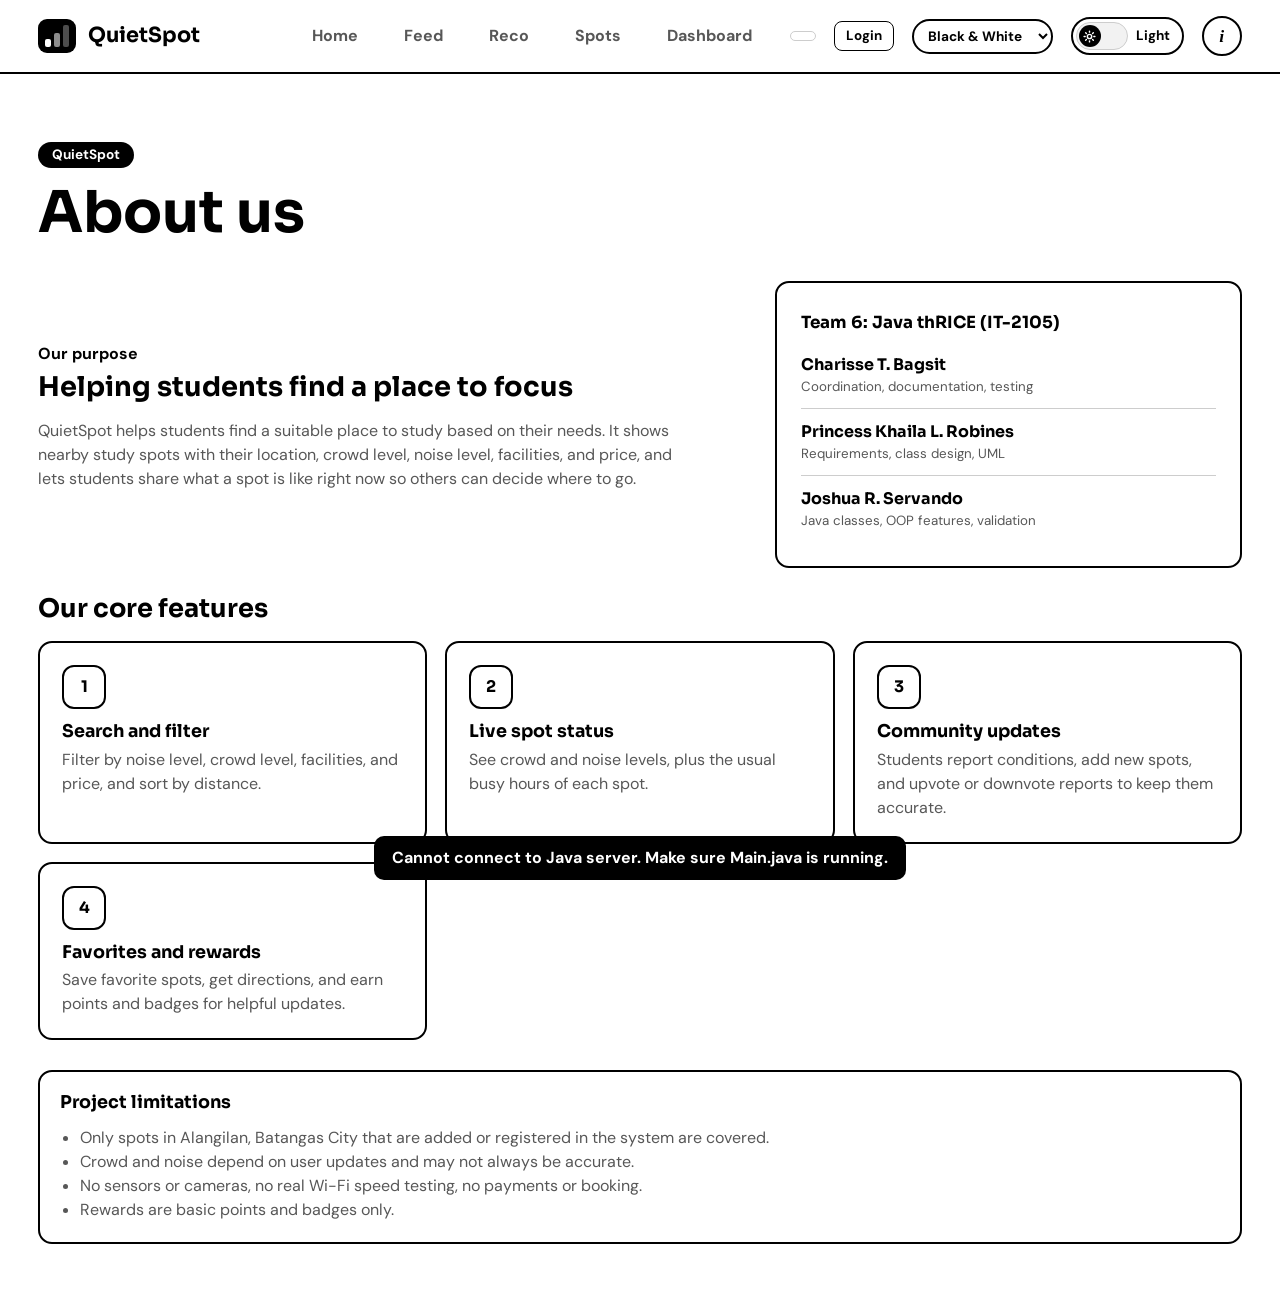
==== commit 324e57b8: "updated feautures" ====
--- a/web/about.html
+++ b/web/about.html
@@ -61,7 +61,7 @@
       <div>
         <div style="font-weight:700">Our purpose</div>
         <h3>Helping students find a place to focus</h3>
-        <p>QuietSpot helps students find a suitable place to study based on their needs. It shows nearby study spots with their location, crowd level, noise level, open seats, facilities, and price, and lets students share what a spot is like right now so others can decide where to go.</p>
+        <p>QuietSpot helps students find a suitable place to study based on their needs. It shows nearby study spots with their location, crowd level, noise level, facilities, and price, and lets students share what a spot is like right now so others can decide where to go.</p>
       </div>
       <div class="card team">
         <h3>Team 6: Java thRICE (IT-2105)</h3>
@@ -73,7 +73,7 @@
     <h3 style="font-size:1.6rem">Our core features</h3>
     <div class="features">
       <div class="card feat"><i>1</i><h3>Search and filter</h3><p>Filter by noise level, crowd level, facilities, and price, and sort by distance.</p></div>
-      <div class="card feat"><i>2</i><h3>Live spot status</h3><p>See estimated open seats, crowd, and noise, plus the usual busy hours of each spot.</p></div>
+      <div class="card feat"><i>2</i><h3>Live spot status</h3><p>See crowd and noise levels, plus the usual busy hours of each spot.</p></div>
       <div class="card feat"><i>3</i><h3>Community updates</h3><p>Students report conditions, add new spots, and upvote or downvote reports to keep them accurate.</p></div>
       <div class="card feat"><i>4</i><h3>Favorites and rewards</h3><p>Save favorite spots, get directions, and earn points and badges for helpful updates.</p></div>
     </div>
@@ -81,7 +81,7 @@
       <h3>Project limitations</h3>
       <ul class="lim">
         <li>Only spots in Alangilan, Batangas City that are added or registered in the system are covered.</li>
-        <li>Seats, crowd, and noise depend on user updates and may not always be accurate.</li>
+        <li>Crowd and noise depend on user updates and may not always be accurate.</li>
         <li>No sensors or cameras, no real Wi-Fi speed testing, no payments or booking.</li>
         <li>Rewards are basic points and badges only.</li>
       </ul>
@@ -94,4 +94,4 @@
 
 <script src="js/script.js"></script>
 </body>
-</html>
+</html>
--- a/web/css/style.css
+++ b/web/css/style.css
@@ -606,25 +606,6 @@
 
 .meter.big i {
   width: 9px;
-}
-
-.seat {
-  display: inline-block;
-  border-radius: 999px;
-  padding: 2px 12px;
-  font-weight: 700;
-  font-size: .84rem;
-  border: 2px solid var(--ink);
-  white-space: nowrap;
-}
-
-.seat.full {
-  background: var(--ink);
-  color: var(--on-ink);
-}
-
-.seat.low {
-  border-style: dashed;
 }
 
 .acts {
@@ -2023,18 +2004,22 @@
   background: var(--bad);
 }
 
-:root:not([data-palette="bw"]) .seat {
-  border-color: var(--ok);
-  color: var(--ok);
-}
-
-:root:not([data-palette="bw"]) .seat.low {
-  border-color: var(--warn);
-  color: var(--warn);
-}
-
-:root:not([data-palette="bw"]) .seat.full {
-  background: var(--bad);
-  border-color: var(--bad);
-  color: #FFFFFF;
-}
+.addphoto {
+  display: flex;
+  align-items: center;
+  gap: 12px;
+  flex-wrap: wrap;
+}
+
+.aprev {
+  width: 120px;
+  height: 90px;
+  object-fit: cover;
+  border: 2px solid var(--ink);
+  border-radius: 8px;
+}
+
+.aprev[hidden],
+.addphoto [hidden] {
+  display: none;
+}
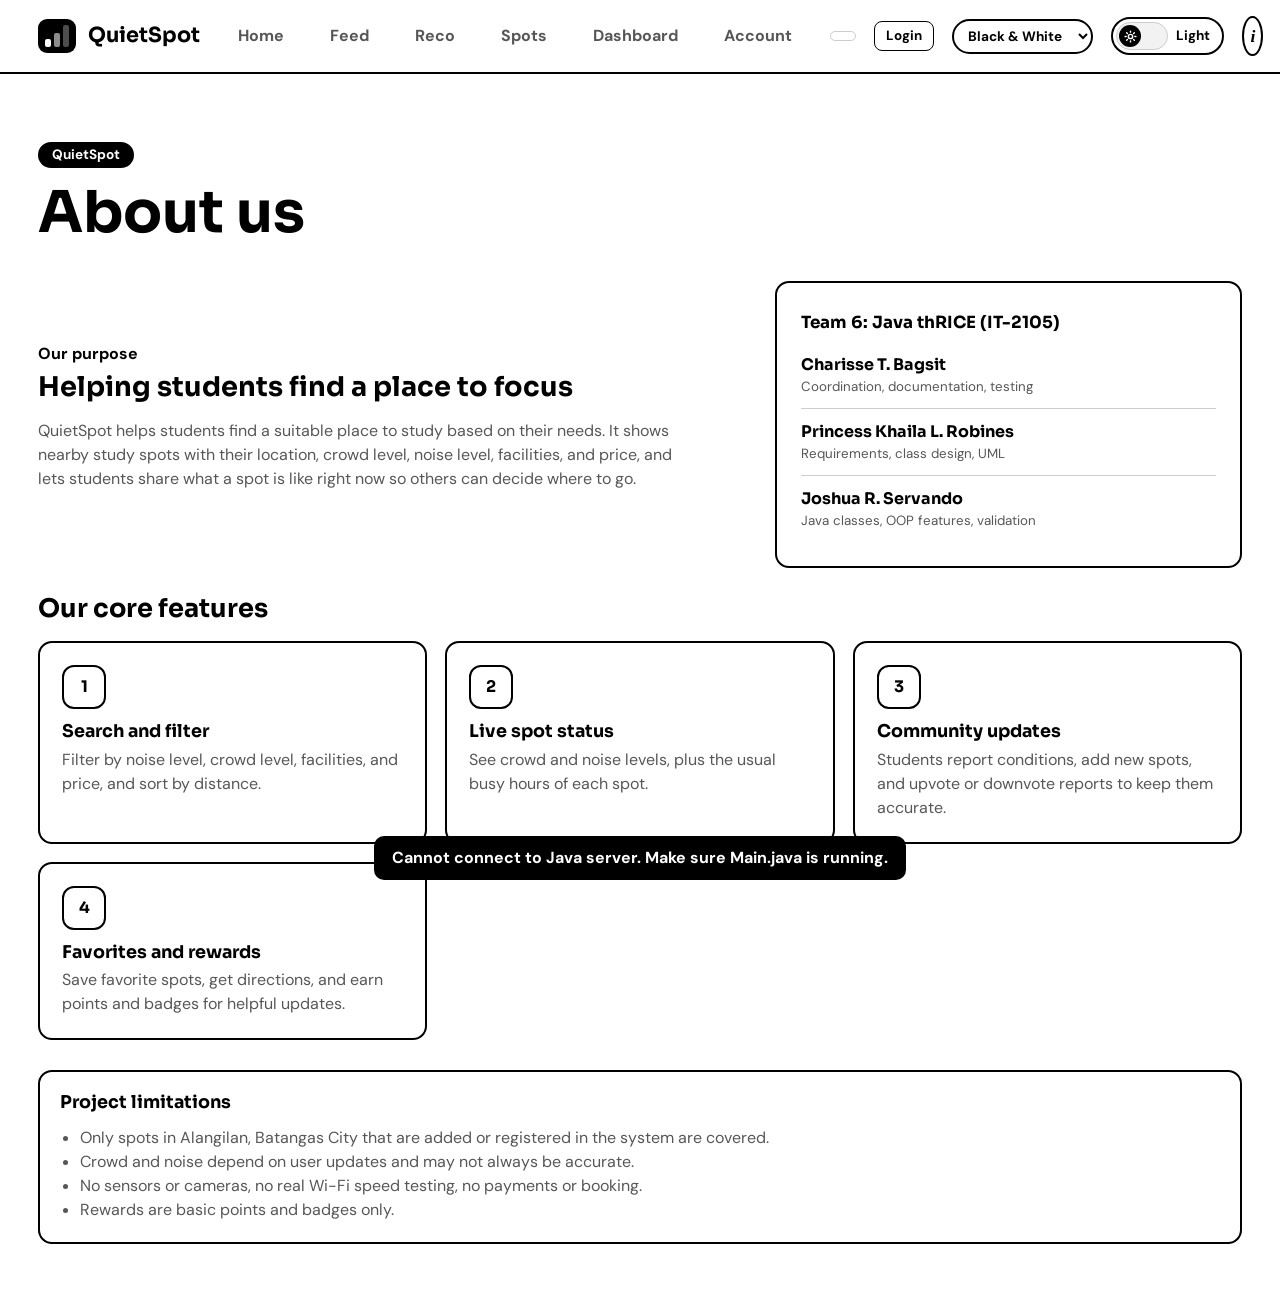
==== commit e27048b6: "updated & Bug fixes" ====
--- a/web/about.html
+++ b/web/about.html
@@ -29,6 +29,7 @@
       <button class="pill" data-act="go" data-page="reco">Reco</button>
       <button class="pill" data-act="go" data-page="spots">Spots</button>
       <button class="pill" data-act="go" data-page="dash">Dashboard</button>
+      <button class="pill" data-act="go" data-page="account">Account</button>
     </nav>
     <span class="chip" id="whoChip"></span>
     <button class="btn sm" id="authBtn" data-act="go" data-page="login">Login</button>
--- a/web/css/style.css
+++ b/web/css/style.css
@@ -2022,4 +2022,776 @@
 .aprev[hidden],
 .addphoto [hidden] {
   display: none;
-}+}
+
+/* =====================================================
+   game.css: Levels, streaks, badge shelf, weekly board,
+   header chip, and the unlock popup.;
+   ===================================================== */
+
+.vh {
+  position: absolute;
+  width: 1px;
+  height: 1px;
+  overflow: hidden;
+  clip: rect(0 0 0 0);
+  white-space: nowrap;
+}
+
+/* header chip: name, level, streak, points. The soft fill shows progress to the next level */
+.chip.rich {
+  display: inline-flex;
+  align-items: center;
+  gap: 10px;
+  cursor: pointer;
+  background: linear-gradient(90deg,var(--surface2) var(--p,0%),transparent var(--p,0%));
+}
+
+.chip.rich:hover {
+  border-color: var(--ink);
+}
+
+.chip .who {
+  font-weight: 700;
+  max-width: 12ch;
+  overflow: hidden;
+  text-overflow: ellipsis;
+}
+
+.chip .lvl {
+  font-family: var(--head);
+  font-weight: 700;
+  font-size: .78rem;
+  background: var(--brand,var(--ink));
+  color: var(--on-brand,var(--on-ink));
+  border-radius: 999px;
+  padding: 1px 8px;
+}
+
+.chip .sk {
+  display: inline-flex;
+  align-items: center;
+  gap: 3px;
+  font-weight: 700;
+}
+
+.chip .sk svg {
+  width: 15px;
+  height: 15px;
+  fill: currentColor;
+}
+
+.chip .sk.idle {
+  color: var(--muted);
+}
+
+.chip .sk.idle svg {
+  fill: none;
+}
+
+/* level ring */
+.lvlcard {
+  display: flex;
+  align-items: center;
+  flex-wrap: wrap;
+  gap: 18px;
+  margin-bottom: 18px;
+}
+
+.ring {
+  position: relative;
+  width: 104px;
+  height: 104px;
+  flex: none;
+}
+
+.ring svg {
+  width: 100%;
+  height: 100%;
+  transform: rotate(-90deg);
+}
+
+.ring circle {
+  fill: none;
+  stroke-width: 9;
+}
+
+.ring .trk {
+  stroke: var(--line);
+}
+
+.ring .val {
+  stroke: var(--brand,var(--ink));
+  stroke-linecap: round;
+  animation: ringIn .9s ease-out;
+}
+
+@keyframes ringIn {
+  from {
+    stroke-dashoffset: var(--full);
+  }
+}
+
+.ring > div {
+  position: absolute;
+  inset: 0;
+  display: grid;
+  place-content: center;
+  text-align: center;
+  line-height: 1;
+}
+
+.ring small {
+  color: var(--muted);
+  font-size: .72rem;
+  font-weight: 500;
+}
+
+.ring b {
+  font-family: var(--head);
+  font-size: 2rem;
+}
+
+.lvname {
+  margin: 0 0 4px;
+  font-family: var(--head);
+  font-weight: 700;
+  font-size: 1.2rem;
+}
+
+/* daily streak */
+.streak {
+  border: 2px solid var(--line);
+  border-radius: 12px;
+  padding: 14px;
+}
+
+.streak.done {
+  border-color: var(--ink);
+}
+
+.sline {
+  display: flex;
+  align-items: center;
+  gap: 12px;
+  margin-bottom: 12px;
+}
+
+.sline b {
+  display: block;
+  font-family: var(--head);
+  font-size: 1.1rem;
+}
+
+.sline small {
+  color: var(--muted);
+}
+
+.flame {
+  display: grid;
+  place-items: center;
+  flex: none;
+  width: 42px;
+  height: 42px;
+  border-radius: 50%;
+  border: 2px solid var(--line);
+  color: var(--muted);
+}
+
+.flame svg {
+  width: 22px;
+  height: 22px;
+}
+
+.streak.done .flame {
+  background: var(--brand,var(--ink));
+  border-color: transparent;
+  color: var(--on-brand,var(--on-ink));
+}
+
+.streak.done .flame svg {
+  fill: currentColor;
+}
+
+.wkdots {
+  display: grid;
+  grid-template-columns: repeat(7,1fr);
+  gap: 6px;
+  margin-bottom: 10px;
+  text-align: center;
+  font-size: .75rem;
+  font-weight: 700;
+  color: var(--muted);
+}
+
+.wkdots span {
+  display: grid;
+  justify-items: center;
+  gap: 4px;
+}
+
+.wkdots i {
+  width: 22px;
+  height: 22px;
+  border-radius: 50%;
+  border: 2px solid var(--line);
+}
+
+.wkdots .on i {
+  background: var(--brand,var(--ink));
+  border-color: var(--brand,var(--ink));
+}
+
+.wkdots .now {
+  color: var(--ink);
+}
+
+.wkdots .now i {
+  border-color: var(--ink);
+}
+
+.wkdots .future {
+  opacity: .55;
+}
+
+/* weekly leaderboard */
+ol.wk {
+  list-style: none;
+  margin: 0;
+  padding: 0;
+}
+
+.wk li {
+  display: flex;
+  align-items: center;
+  gap: 12px;
+  padding: 10px 12px;
+  border: 2px solid var(--line);
+  border-radius: 10px;
+  margin-bottom: 8px;
+}
+
+.wk li em {
+  font-style: normal;
+  font-family: var(--head);
+  font-weight: 700;
+  width: 22px;
+}
+
+.wk li .nm {
+  flex: 1;
+  min-width: 0;
+}
+
+.wk li b {
+  font-family: var(--head);
+}
+
+.wk li.me {
+  border-color: var(--ink);
+  background: var(--surface2);
+}
+
+.wk li.gap {
+  justify-content: center;
+  border: 0;
+  padding: 0;
+  margin: 0 0 4px;
+  color: var(--muted);
+}
+
+/* badge shelf: medals sit on a ledge */
+.shelf {
+  display: grid;
+  grid-template-columns: repeat(auto-fill,minmax(130px,1fr));
+  gap: 22px 12px;
+  margin-top: 14px;
+}
+
+.slot {
+  position: relative;
+  display: flex;
+  flex-direction: column;
+  align-items: center;
+  gap: 4px;
+  padding-bottom: 16px;
+  text-align: center;
+}
+
+.slot::after {
+  content: "";
+  position: absolute;
+  left: -6px;
+  right: -6px;
+  bottom: 0;
+  height: 5px;
+  border-radius: 3px;
+  background: var(--line);
+}
+
+.slot.got::after {
+  background: var(--ink);
+}
+
+.slot b {
+  font-family: var(--head);
+  font-size: .92rem;
+}
+
+.slot small {
+  color: var(--muted);
+  font-size: .78rem;
+  line-height: 1.3;
+}
+
+.medal {
+  position: relative;
+  display: grid;
+  place-items: center;
+  flex: none;
+  width: 64px;
+  height: 64px;
+  border-radius: 50%;
+  margin-bottom: 6px;
+}
+
+.medal svg {
+  width: 30px;
+  height: 30px;
+}
+
+.slot.got .medal {
+  background: var(--brand,var(--ink));
+  color: var(--on-brand,var(--on-ink));
+  box-shadow: 0 0 0 4px var(--surface),0 0 0 6px var(--brand,var(--ink));
+}
+
+.slot.locked .medal {
+  border: 2px dashed var(--line);
+  color: var(--muted);
+}
+
+.slot.locked b {
+  color: var(--muted);
+}
+
+.slot .prog {
+  display: block;
+  width: 80%;
+  height: 6px;
+  margin-top: 2px;
+  border: 1.5px solid var(--line);
+  border-radius: 999px;
+  overflow: hidden;
+}
+
+.slot .prog i {
+  display: block;
+  height: 100%;
+  background: var(--ink);
+}
+
+.slot.fresh .medal {
+  animation: medalPop .9s cubic-bezier(.2,1.5,.4,1);
+}
+
+.slot.fresh .medal::before {
+  content: "";
+  position: absolute;
+  inset: -6px;
+  border-radius: 50%;
+  border: 2px solid var(--brand,var(--ink));
+  animation: ping 1.1s ease-out 2;
+}
+
+.newtag {
+  position: absolute;
+  top: -8px;
+  right: -16px;
+  font-style: normal;
+  font-size: .68rem;
+  font-weight: 700;
+  background: var(--ink);
+  color: var(--on-ink);
+  border-radius: 999px;
+  padding: 1px 7px;
+}
+
+@keyframes medalPop {
+  0% {
+    transform: scale(.3) rotate(-25deg);
+    opacity: 0;
+  }
+  60% {
+    transform: scale(1.18) rotate(6deg);
+    opacity: 1;
+  }
+  100% {
+    transform: none;
+  }
+}
+
+@keyframes ping {
+  from {
+    transform: scale(1);
+    opacity: .8;
+  }
+  to {
+    transform: scale(1.55);
+    opacity: 0;
+  }
+}
+
+/* unlock popup (sits in the top layer, so it shows above open dialogs) */
+#celebrate {
+  position: fixed;
+  inset: auto;
+  top: calc(86px + env(safe-area-inset-top,0px));
+  left: 50%;
+  transform: translateX(-50%);
+  width: min(420px,calc(100% - 32px));
+  height: auto;
+  margin: 0;
+  padding: 0;
+  border: 0;
+  background: transparent;
+  color: var(--ink);
+  overflow: visible;
+  pointer-events: none;
+  z-index: 70;
+}
+
+.cele {
+  position: relative;
+  display: flex;
+  align-items: center;
+  gap: 14px;
+  padding: 14px 18px;
+  background: var(--surface);
+  border: 2px solid var(--ink);
+  border-radius: 14px;
+  box-shadow: var(--shadow);
+  cursor: pointer;
+  pointer-events: auto;
+  animation: celeIn .45s cubic-bezier(.2,1.3,.4,1);
+}
+
+:root:not([data-palette="bw"]) .cele {
+  border-top: 5px solid var(--accent);
+}
+
+.cele.out {
+  opacity: 0;
+  transform: translateY(-12px);
+  transition: opacity .25s,transform .25s;
+  pointer-events: none;
+}
+
+.cele .medal {
+  width: 52px;
+  height: 52px;
+  margin: 0;
+  background: var(--brand,var(--ink));
+  color: var(--on-brand,var(--on-ink));
+  animation: medalPop .8s cubic-bezier(.2,1.5,.4,1) .1s both;
+}
+
+.cele .medal svg {
+  width: 26px;
+  height: 26px;
+}
+
+.cele.streak .medal svg {
+  fill: currentColor;
+}
+
+.cele b {
+  display: block;
+  font-family: var(--head);
+}
+
+.cele p {
+  margin: 2px 0 0;
+  color: var(--muted);
+  font-size: .92rem;
+}
+
+.bits {
+  position: absolute;
+  left: 44px;
+  top: 50%;
+  width: 0;
+  height: 0;
+  pointer-events: none;
+}
+
+.bits i {
+  position: absolute;
+  width: 7px;
+  height: 11px;
+  border-radius: 2px;
+  opacity: 0;
+  animation: bit 1s ease-out .15s forwards;
+}
+
+.bits .k0 { background: var(--ink); }
+.bits .k1 { background: var(--accent,var(--muted)); }
+.bits .k2 { background: var(--ok,var(--line)); }
+.bits .k3 { background: var(--warn,var(--ink)); }
+.bits .k4 { background: var(--bad,var(--muted)); }
+
+@keyframes bit {
+  0% {
+    opacity: 1;
+    transform: translate(0,0) rotate(0);
+  }
+  100% {
+    opacity: 0;
+    transform: translate(var(--dx),calc(var(--dy) + 44px)) rotate(var(--r));
+  }
+}
+
+@keyframes celeIn {
+  from {
+    opacity: 0;
+    transform: translateY(-16px) scale(.96);
+  }
+}
+
+@media (prefers-reduced-motion: reduce) {
+  .bits,
+  .slot.fresh .medal::before {
+    display: none;
+  }
+  .cele,
+  .cele .medal,
+  .slot.fresh .medal,
+  .ring .val {
+    animation: none;
+  }
+}
+
+/* dashboard: quietest-right-now list and busy-hours heatmap */
+.picks {
+  list-style: none;
+  margin: 0;
+  padding: 0;
+}
+
+.pick {
+  display: flex;
+  align-items: center;
+  gap: 12px;
+  padding: 12px;
+  border: 2px solid var(--line);
+  border-radius: 12px;
+  margin-bottom: 10px;
+}
+
+.pick:first-child {
+  border-color: var(--ink);
+}
+
+.pick > em {
+  font-style: normal;
+  font-family: var(--head);
+  font-weight: 700;
+  width: 20px;
+  flex: none;
+}
+
+.pick .pi {
+  flex: 1;
+  min-width: 0;
+}
+
+.pick .pi b {
+  display: block;
+  font-family: var(--head);
+}
+
+.pick .pi small {
+  display: block;
+  color: var(--muted);
+}
+
+.pick .lvs {
+  display: flex;
+  flex-wrap: wrap;
+  gap: 4px 16px;
+  margin-top: 6px;
+}
+
+.pick .acts {
+  flex-wrap: wrap;
+  justify-content: flex-end;
+}
+
+.heatwrap {
+  overflow-x: auto;
+}
+
+.heat {
+  display: grid;
+  grid-template-columns: minmax(96px,150px) repeat(13,minmax(18px,1fr));
+  gap: 3px;
+  align-items: center;
+  min-width: 440px;
+  font-size: .75rem;
+}
+
+.heat span {
+  text-align: center;
+  color: var(--muted);
+  font-weight: 700;
+}
+
+.heat .hn {
+  overflow: hidden;
+  text-overflow: ellipsis;
+  white-space: nowrap;
+  font-weight: 500;
+  padding-right: 6px;
+}
+
+.heat i,
+.lg i {
+  display: block;
+  height: 24px;
+  border-radius: 5px;
+  background: color-mix(in srgb,var(--brand,var(--ink)) calc(var(--v) * 100%),transparent);
+  border: 1px solid var(--line);
+}
+
+.heat i.off,
+.lg i.off {
+  background: repeating-linear-gradient(135deg,transparent 0 4px,var(--line) 4px 5px);
+  border-style: dashed;
+}
+
+.heat i.now {
+  outline: 2px solid var(--ink);
+  outline-offset: 1px;
+}
+
+.lg {
+  display: inline-flex;
+  align-items: center;
+  gap: 6px;
+  margin-right: 14px;
+}
+
+.lg i {
+  width: 22px;
+  height: 14px;
+}
+
+/* feed comments: Reddit-style single score  ▲ 4 ▼ */
+.cvote {
+  display: inline-flex;
+  align-items: center;
+  gap: 4px;
+  margin-right: 10px;
+  padding: 1px 4px;
+  border: 1px solid var(--line, rgba(0,0,0,.2));
+  border-radius: 999px;
+  background: var(--surface);
+}
+
+.cvote .lk {
+  margin-right: 0;
+  padding: 2px 6px;
+  border-radius: 999px;
+  line-height: 1;
+}
+
+.cvote .lk.up[aria-pressed="true"] {
+  background: #e8590c;
+  color: #fff;
+}
+
+.cvote .lk.down[aria-pressed="true"] {
+  background: #5c6bc0;
+  color: #fff;
+}
+
+.cvote .lk:disabled {
+  opacity: .35;
+  cursor: not-allowed;
+}
+
+.cscore {
+  min-width: 22px;
+  text-align: center;
+  font-weight: 700;
+  font-size: .85rem;
+}
+
+.cscore.pos { color: #e8590c; }
+.cscore.neg { color: #5c6bc0; }
+
+.cm.low .bub p {
+  opacity: .5;
+}
+
+.lowtag {
+  color: var(--muted);
+  font-size: .78rem;
+  font-style: italic;
+}
+/* =====================================================
+   map.css: Leaflet map on the Spots page.
+   ===================================================== */
+.mapcard #map {
+  height: 420px;
+  position: relative;
+  z-index: 0;
+  border-radius: 10px;
+  border: 1.5px solid var(--line);
+  background: var(--surface2);
+  cursor: crosshair;
+}
+.lpin-wrap { background: none; border: 0; }
+.lpin {
+  display: block;
+  width: 26px;
+  height: 26px;
+  border-radius: 50%;
+  background: var(--brand,var(--ink));
+  border: 3px solid var(--surface);
+  box-shadow: 0 1px 4px rgba(0,0,0,.5);
+  cursor: pointer;
+}
+.lpin.sel { outline: 3px solid var(--ink); outline-offset: 2px; }
+.lpin.dim { opacity: .3; }
+.lme {
+  display: block;
+  padding: 2px 8px;
+  border-radius: 999px;
+  background: var(--surface);
+  color: var(--ink);
+  border: 2px solid var(--ink);
+  font: 700 .72rem var(--body);
+  text-align: center;
+  cursor: grab;
+}
+.leaflet-container { font-family: var(--body); }
+.mapcard .leaflet-control-attribution svg { width: 12px; height: 8px; display: inline; border: 0; border-radius: 0; background: none; cursor: auto; }
+:root[data-theme="dark"] .leaflet-tile-pane { filter: invert(1) hue-rotate(180deg) brightness(.9) contrast(.9); }
+
+/* ===== Account page: details, forgot password link, danger zone ===== */
+:root { --danger: #CF222E; --danger-bg: rgba(207,34,46,.08); }
+:root[data-theme="dark"] { --danger: #FF6B6B; --danger-bg: rgba(255,107,107,.12); }
+.acard { padding: 24px; margin-bottom: 18px; }
+dl.det.acdet { grid-template-columns: 160px 1fr; margin: 12px 0 0; }
+.dlg.stack { display: flex; flex-direction: column; gap: 12px; }
+.linkbtn { background: none; border: 0; padding: 0; align-self: flex-start; font: inherit; font-size: .9rem; font-weight: 700; color: var(--muted); text-decoration: underline; cursor: pointer; }
+.linkbtn:hover { color: var(--ink); }
+.danger-zone { margin-top: 18px; border: 1px solid var(--danger); border-radius: 14px; overflow: hidden; background: var(--surface); }
+.danger-zone h3 { margin: 0; padding: 14px 20px; color: var(--danger); border-bottom: 1px solid var(--danger); }
+.dz-row { display: flex; align-items: center; justify-content: space-between; gap: 16px; flex-wrap: wrap; padding: 16px 20px; }
+.dz-row p { margin: 2px 0 0; }
+.btn.danger { background: var(--surface); color: var(--danger); border: 2px solid var(--danger); }
+.btn.danger:hover:not(:disabled) { background: var(--danger); color: #fff; }
+.btn.danger:disabled { opacity: .5; cursor: not-allowed; }
+.dz-warn { background: var(--danger-bg); border: 1px solid var(--danger); border-radius: 10px; padding: 12px 14px; font-size: .92rem; }
